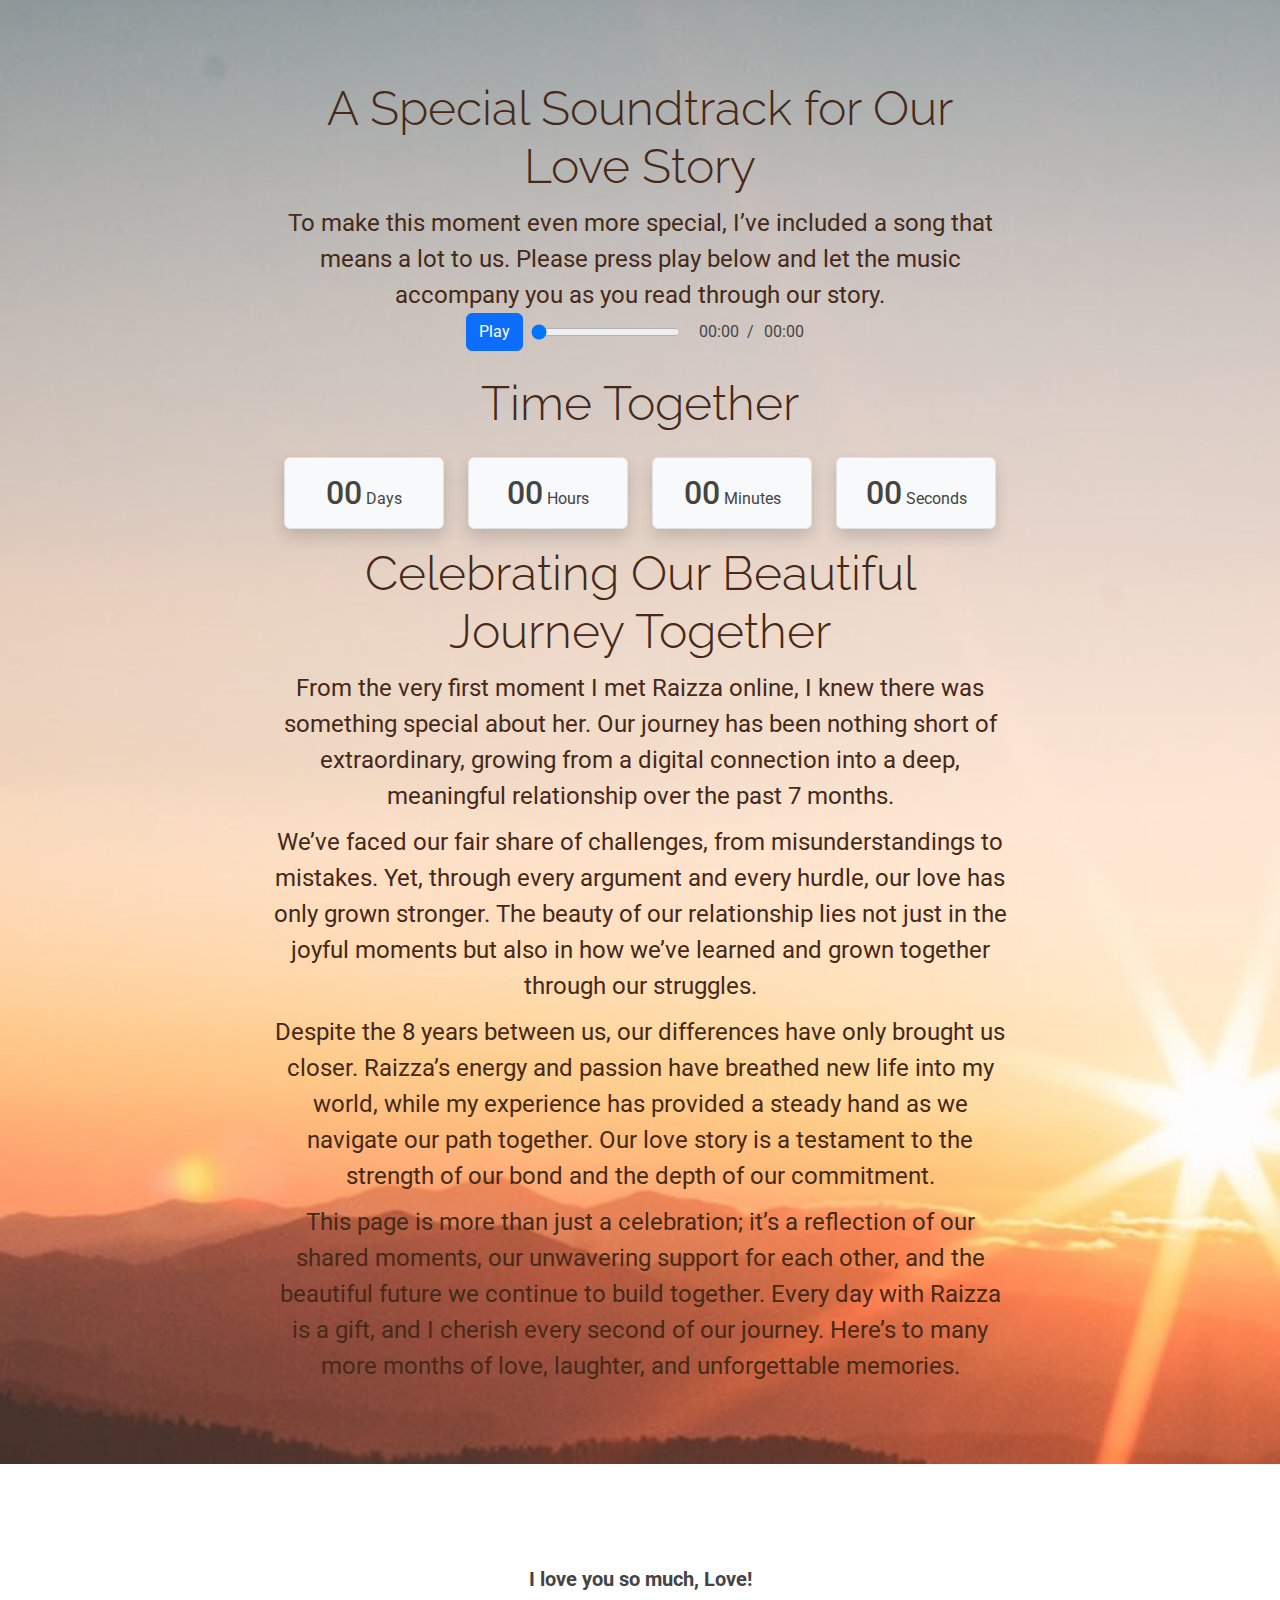
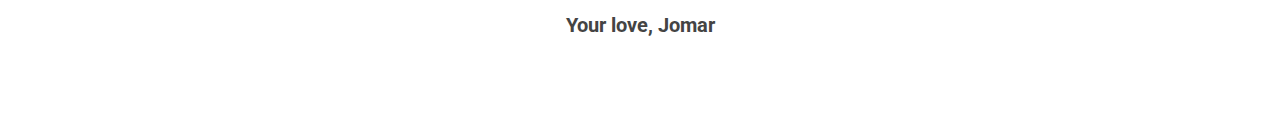
==== index.html @ 742d273e "first commit" ====
<!DOCTYPE html>
<html lang="en">

<head>
  <meta charset="utf-8">
  <meta content="width=device-width, initial-scale=1.0" name="viewport">
  <title>Raizza & Jomar</title>
  <meta name="description" content="">
  <meta name="keywords" content="">


  <!-- Fonts -->
  <link href="https://fonts.googleapis.com" rel="preconnect">
  <link href="https://fonts.gstatic.com" rel="preconnect" crossorigin>
  <link href="https://fonts.googleapis.com/css2?family=Roboto:ital,wght@0,100;0,300;0,400;0,500;0,700;0,900;1,100;1,300;1,400;1,500;1,700;1,900&family=Poppins:ital,wght@0,100;0,200;0,300;0,400;0,500;0,600;0,700;0,800;0,900;1,100;1,200;1,300;1,400;1,500;1,600;1,700;1,800;1,900&family=Raleway:ital,wght@0,100;0,200;0,300;0,400;0,500;0,600;0,700;0,800;0,900;1,100;1,200;1,300;1,400;1,500;1,600;1,700;1,800;1,900&display=swap" rel="stylesheet">

  <!-- Vendor CSS Files -->
  <link href="assets/vendor/bootstrap/css/bootstrap.min.css" rel="stylesheet">
  <link href="assets/vendor/bootstrap-icons/bootstrap-icons.css" rel="stylesheet">
  <link href="assets/vendor/aos/aos.css" rel="stylesheet">

  <!-- Main CSS File -->
  <link href="assets/css/main.css" rel="stylesheet">

  <style>
    /* Custom styles for responsiveness */
    .message-section {
      margin-top: 40px;
      text-align: center;
    }

    .message-section p {
      font-size: 1.25rem;
      font-weight: bold;
    }
  </style>
</head>

<body class="index-page">

  <header id="header" class="header d-flex align-items-center fixed-top">
    <div class="container-fluid position-relative d-flex align-items-center justify-content-between">
      <a href="index.html" class="logo d-flex align-items-center d-none">
        <h1 class="sitename">Siimple</h1>
      </a>
      <nav id="navmenu" class="navmenu d-none">
        <ul></ul>
        <i class="mobile-nav-toggle d-xl-none bi bi-list"></i>
      </nav>
    </div>
  </header>

  <main class="main">

    <!-- Hero Section -->
    <section id="hero" class="hero section">
      <img src="assets/img/hero-bg.jpg" alt="" data-aos="fade-in">
      <div class="container text-center" data-aos="fade-up" data-aos-delay="100">
        <div class="row justify-content-center">
          <div class="col-lg-8">
            <h2 class="lead mb-2">A Special Soundtrack for Our Love Story</h2>
            <div class="text-center mb-4">
              <p>To make this moment even more special, I’ve included a song that means a lot to us. Please press play below and let the music accompany you as you read through our story.</p>
              <audio id="background-music" loop>
                <source src="assets/music/themesong.mp3" type="audio/mp3">
                Your browser does not support the audio element.
              </audio>
              <div id="player-controls" class="d-flex flex-column flex-md-row justify-content-center align-items-center">
                <button id="play-btn" class="btn btn-primary mb-2 mb-md-0">Play</button>
                <button id="mute-btn" class="btn btn-secondary mb-2 mb-md-0 ms-2 d-none">Mute</button>
                <input id="volume-control" type="range" min="0" max="1" step="0.01" value="1" class="mx-2 mb-2 mb-md-0 d-none" style="width: 100px;">
                <input id="progress-bar" type="range" min="0" max="100" value="0" class="mx-2 mb-2 mb-md-0" style="width: 150px;">
                <div class="d-none d-md-flex">
                  <span id="current-time" class="me-2">00:00</span> / <span id="duration">00:00</span>
                </div>
              </div>
            </div>
            <h2 class="text-center mb-4">Time Together</h2>
            <div id="timer" class="container">
              <div class="row text-center">
                <div class="col-6 col-md-3 mb-3">
                  <div class="p-3 border bg-light rounded shadow">
                    <span id="days" class="h2">00</span> Days
                  </div>
                </div>
                <div class="col-6 col-md-3 mb-3">
                  <div class="p-3 border bg-light rounded shadow">
                    <span id="hours" class="h2">00</span> Hours
                  </div>
                </div>
                <div class="col-6 col-md-3 mb-3">
                  <div class="p-3 border bg-light rounded shadow">
                    <span id="minutes" class="h2">00</span> Minutes
                  </div>
                </div>
                <div class="col-6 col-md-3 mb-3">
                  <div class="p-3 border bg-light rounded shadow">
                    <span id="seconds" class="h2">00</span> Seconds
                  </div>
                </div>
              </div>
            </div>
            <h2>Celebrating Our Beautiful Journey Together</h2>
            <p>From the very first moment I met Raizza online, I knew there was something special about her. Our journey has been nothing short of extraordinary, growing from a digital connection into a deep, meaningful relationship over the past 7 months.</p>
            <p>We’ve faced our fair share of challenges, from misunderstandings to mistakes. Yet, through every argument and every hurdle, our love has only grown stronger. The beauty of our relationship lies not just in the joyful moments but also in how we’ve learned and grown together through our struggles.</p>
            <p>Despite the 8 years between us, our differences have only brought us closer. Raizza’s energy and passion have breathed new life into my world, while my experience has provided a steady hand as we navigate our path together. Our love story is a testament to the strength of our bond and the depth of our commitment.</p>
            <p>This page is more than just a celebration; it’s a reflection of our shared moments, our unwavering support for each other, and the beautiful future we continue to build together. Every day with Raizza is a gift, and I cherish every second of our journey. Here’s to many more months of love, laughter, and unforgettable memories.</p>
          </div>
        </div>
      </div>
    </section><!-- /Hero Section -->
 <!-- Message Section -->
 <section class="message-section">
  <p>I love you so much, Love!</p>
  <p>Your love, Jomar</p>
</section><!-- /Message Section -->
  </main>

  <!-- Scroll Top -->
  <a href="#" id="scroll-top" class="scroll-top d-flex align-items-center justify-content-center d-none"><i class="bi bi-arrow-up-short"></i></a>

  <!-- Preloader -->
  <div id="preloader"></div>

  <!-- Vendor JS Files -->
  <script src="assets/vendor/bootstrap/js/bootstrap.bundle.min.js"></script>
  <script src="assets/vendor/php-email-form/validate.js"></script>
  <script src="assets/vendor/aos/aos.js"></script>

  <!-- Main JS File -->
  <script src="assets/js/main.js"></script>
  <script>
    // JavaScript for custom audio player
    const audio = document.getElementById('background-music');
    const playBtn = document.getElementById('play-btn');
    const muteBtn = document.getElementById('mute-btn');
    const volumeControl = document.getElementById('volume-control');
    const progressBar = document.getElementById('progress-bar');
    const currentTime = document.getElementById('current-time');
    const duration = document.getElementById('duration');

    // Update time display
    function formatTime(seconds) {
        const minutes = Math.floor(seconds / 60);
        const secs = Math.floor(seconds % 60);
        return `${minutes}:${secs < 10 ? '0' : ''}${secs}`;
    }

    function updateProgressBar() {
        const value = (audio.currentTime / audio.duration) * 100;
        progressBar.value = value;
        currentTime.textContent = formatTime(audio.currentTime);
        duration.textContent = formatTime(audio.duration);
    }

    // Play/Pause button
    playBtn.addEventListener('click', () => {
      if (audio.paused) {
        audio.play();
        playBtn.textContent = 'Pause';
      } else {
        audio.pause();
        playBtn.textContent = 'Play';
      }
    });

    // Mute button
    muteBtn.addEventListener('click', () => {
      audio.muted = !audio.muted;
      muteBtn.textContent = audio.muted ? 'Unmute' : 'Mute';
    });

    // Volume control
    volumeControl.addEventListener('input', () => {
      audio.volume = volumeControl.value;
    });

    // Progress bar
    audio.addEventListener('timeupdate', updateProgressBar);
    progressBar.addEventListener('input', () => {
      audio.currentTime = (progressBar.value / 100) * audio.duration;
    });
  </script>

</body>

</html>
---- assets/css/main.css ----
/**
* Template Name: Siimple
* Template URL: https://bootstrapmade.com/free-bootstrap-landing-page/
* Updated: Aug 07 2024 with Bootstrap v5.3.3
* Author: BootstrapMade.com
* License: https://bootstrapmade.com/license/
*/

/*--------------------------------------------------------------
# Font & Color Variables
# Help: https://bootstrapmade.com/color-system/
--------------------------------------------------------------*/
/* Fonts */

#audio-container {
  background: #f8f9fa;
  padding: 20px;
  border-radius: 10px;
  box-shadow: 0 4px 8px rgba(0, 0, 0, 0.1);
}

#player-controls {
  align-items: center;
}

#progress-bar, #volume-control {
  width: 100%;
}

#current-time, #duration {
  margin: 0 10px;
}

#theme-song {
  font-size: 1.25rem;
  font-weight: bold;
  color: #333;
}

:root {
  --default-font: "Roboto",  system-ui, -apple-system, "Segoe UI", Roboto, "Helvetica Neue", Arial, "Noto Sans", "Liberation Sans", sans-serif, "Apple Color Emoji", "Segoe UI Emoji", "Segoe UI Symbol", "Noto Color Emoji";
  --heading-font: "Raleway",  sans-serif;
  --nav-font: "Poppins",  sans-serif;
}

/* Global Colors - The following color variables are used throughout the website. Updating them here will change the color scheme of the entire website */
:root { 
  --background-color: #ffffff; /* Background color for the entire website, including individual sections */
  --default-color: #444444; /* Default color used for the majority of the text content across the entire website */
  --heading-color: #462918; /* Color for headings, subheadings and title throughout the website */
  --accent-color: #fd680e; /* Accent color that represents your brand on the website. It's used for buttons, links, and other elements that need to stand out */
  --surface-color: #ffffff; /* The surface color is used as a background of boxed elements within sections, such as cards, icon boxes, or other elements that require a visual separation from the global background. */
  --contrast-color: #ffffff; /* Contrast color for text, ensuring readability against backgrounds of accent, heading, or default colors. */
}

/* Nav Menu Colors - The following color variables are used specifically for the navigation menu. They are separate from the global colors to allow for more customization options */
:root {
  --nav-color: #ffffff;  /* The default color of the main navmenu links */
  --nav-hover-color: #fd680e; /* Applied to main navmenu links when they are hovered over or active */
  --nav-mobile-background-color: #0a0a0a; /* Used as the background color for mobile navigation menu */
  --nav-dropdown-background-color: #3b3b3b; /* Used as the background color for dropdown items that appear when hovering over primary navigation items */
  --nav-dropdown-color: #ffffff; /* Used for navigation links of the dropdown items in the navigation menu. */
  --nav-dropdown-hover-color: #fd680e; /* Similar to --nav-hover-color, this color is applied to dropdown navigation links when they are hovered over. */
}

/* Color Presets - These classes override global colors when applied to any section or element, providing reuse of the sam color scheme. */

.light-background {
  --background-color: #f8f4f2;
  --surface-color: #ffffff;
}

.dark-background {
  --background-color: #6f6f6f;
  --default-color: #ffffff;
  --heading-color: #ffffff;
  --surface-color: #898989;
  --contrast-color: #ffffff;
}

/* Smooth scroll */
:root {
  scroll-behavior: smooth;
}

/*--------------------------------------------------------------
# General Styling & Shared Classes
--------------------------------------------------------------*/
body {
  color: var(--default-color);
  background-color: var(--background-color);
  font-family: var(--default-font);
}

a {
  color: var(--accent-color);
  text-decoration: none;
  transition: 0.3s;
}

a:hover {
  color: color-mix(in srgb, var(--accent-color), transparent 25%);
  text-decoration: none;
}

h1,
h2,
h3,
h4,
h5,
h6 {
  color: var(--heading-color);
  font-family: var(--heading-font);
}

/* PHP Email Form Messages
------------------------------*/
.php-email-form .error-message {
  display: none;
  background: #df1529;
  color: #ffffff;
  text-align: left;
  padding: 15px;
  margin-bottom: 24px;
  font-weight: 600;
}

.php-email-form .sent-message {
  display: none;
  color: #ffffff;
  background: #059652;
  text-align: center;
  padding: 15px;
  margin-bottom: 24px;
  font-weight: 600;
}

.php-email-form .loading {
  display: none;
  background: var(--surface-color);
  text-align: center;
  padding: 15px;
  margin-bottom: 24px;
}

.php-email-form .loading:before {
  content: "";
  display: inline-block;
  border-radius: 50%;
  width: 24px;
  height: 24px;
  margin: 0 10px -6px 0;
  border: 3px solid var(--accent-color);
  border-top-color: var(--surface-color);
  animation: php-email-form-loading 1s linear infinite;
}

@keyframes php-email-form-loading {
  0% {
    transform: rotate(0deg);
  }

  100% {
    transform: rotate(360deg);
  }
}

/*--------------------------------------------------------------
# Global Header
--------------------------------------------------------------*/
.header {
  --background-color: rgba(0, 0, 0, 0);
  --default-color: #ffffff;
  --heading-color: #ffffff;
  color: var(--default-color);
  background-color: var(--background-color);
  padding: 15px 0;
  transition: all 0.5s;
  z-index: 997;
}

.header .logo {
  line-height: 1;
}

.header .logo img {
  max-height: 32px;
  margin-right: 8px;
}

.header .logo h1 {
  font-size: 40px;
  margin: 0;
  font-weight: 300;
  color: var(--heading-color);
}

/* Global Header on Scroll
------------------------------*/
.scrolled .header {
  --background-color: #6f6f6f;
}

/*--------------------------------------------------------------
# Navigation Menu
--------------------------------------------------------------*/
/* Navmenu */
.mobile-nav-toggle {
  color: var(--nav-color);
  position: fixed;
  top: 20px;
  right: 20px;
  font-size: 32px;
  line-height: 0;
  cursor: pointer;
  display: block !important;
  z-index: 998;
  transition: 0.3s;
}

.mobile-nav-toggle:hover {
  color: var(--nav-hover-color);
}

.navmenu {
  position: fixed;
  top: 0;
  bottom: 0;
  right: -300px;
  z-index: 997;
  transition: 0.3s;
  width: 300px;
  overflow: hidden;
}

.navmenu ul {
  display: block;
  list-style: none;
  padding: 10px 0;
  margin: 0;
  overflow-y: auto;
  transition: 0.3s;
  z-index: 998;
}

.navmenu a,
.navmenu a:focus {
  color: var(--nav-dropdown-color);
  padding: 10px 20px;
  font-family: var(--nav-font);
  font-size: 17px;
  font-weight: 500;
  display: flex;
  align-items: center;
  justify-content: space-between;
  white-space: nowrap;
  transition: 0.3s;
}

.navmenu a i,
.navmenu a:focus i {
  font-size: 12px;
  line-height: 0;
  margin-left: 5px;
  width: 30px;
  height: 30px;
  display: flex;
  align-items: center;
  justify-content: center;
  border-radius: 50%;
  transition: 0.3s;
  background-color: color-mix(in srgb, var(--accent-color), transparent 90%);
}

.navmenu a i:hover,
.navmenu a:focus i:hover {
  background-color: var(--accent-color);
  color: var(--contrast-color);
}

.navmenu a:hover,
.navmenu .active,
.navmenu .active:focus {
  color: var(--nav-dropdown-hover-color);
}

.navmenu .active i,
.navmenu .active:focus i {
  background-color: var(--accent-color);
  color: var(--contrast-color);
  transform: rotate(180deg);
}

.navmenu .dropdown ul {
  position: static;
  display: none;
  z-index: 99;
  padding: 10px 0;
  margin: 10px 20px;
  box-shadow: none;
  transition: all 0.5s ease-in-out;
}

.navmenu .dropdown>.dropdown-active {
  display: block;
  background-color: var(--nav-dropdown-background-color);
  border: 1px solid color-mix(in srgb, var(--nav-dropdown-color), transparent 90%);
}

.mobile-nav-active {
  overflow: hidden;
}

.mobile-nav-active .mobile-nav-toggle {
  right: 310px;
  font-size: 36px;
}

.mobile-nav-active .navmenu {
  position: fixed;
  overflow: hidden;
  top: 0;
  bottom: 0;
  right: 0;
  background-color: var(--nav-mobile-background-color);
  transition: 0.3s;
}

/*--------------------------------------------------------------
# Global Footer
--------------------------------------------------------------*/
.footer {
  color: var(--default-color);
  background-color: var(--background-color);
  font-size: 14px;
  text-align: center;
  padding: 30px 0;
  position: relative;
}

.footer h3 {
  font-size: 36px;
  font-weight: 300;
  position: relative;
  padding: 0;
  margin: 0 0 15px 0;
}

.footer p {
  font-size: 15;
  font-style: italic;
  padding: 0;
  margin: 0 0 30px 0;
}

.footer .social-links {
  margin: 0 0 30px 0;
}

.footer .social-links a {
  font-size: 16px;
  display: flex;
  align-items: center;
  justify-content: center;
  background: var(--accent-color);
  color: var(--contrast-color);
  line-height: 1;
  margin: 0 4px;
  border-radius: 50%;
  text-align: center;
  width: 36px;
  height: 36px;
  transition: 0.3s;
}

.footer .social-links a:hover {
  background: color-mix(in srgb, var(--accent-color), transparent 20%);
  text-decoration: none;
}

.footer .copyright {
  padding-top: 25px;
  border-top: 1px solid color-mix(in srgb, var(--default-color), transparent 90%);
}

.footer .credits {
  font-size: 13px;
  padding-top: 5px;
}

/*--------------------------------------------------------------
# Preloader
--------------------------------------------------------------*/
#preloader {
  position: fixed;
  inset: 0;
  z-index: 9999;
  overflow: hidden;
  background-color: var(--background-color);
  transition: all 0.6s ease-out;
}

#preloader:before {
  content: "";
  position: fixed;
  top: calc(50% - 30px);
  left: calc(50% - 30px);
  border: 6px solid var(--accent-color);
  border-top-color: color-mix(in srgb, var(--accent-color), transparent 90%);
  border-radius: 50%;
  width: 60px;
  height: 60px;
  animation: animate-preloader 1s linear infinite;
}

@keyframes animate-preloader {
  0% {
    transform: rotate(0deg);
  }

  100% {
    transform: rotate(360deg);
  }
}

/*--------------------------------------------------------------
# Scroll Top Button
--------------------------------------------------------------*/
.scroll-top {
  position: fixed;
  visibility: hidden;
  opacity: 0;
  right: 15px;
  bottom: -15px;
  z-index: 99999;
  background-color: var(--accent-color);
  width: 44px;
  height: 44px;
  border-radius: 50px;
  transition: all 0.4s;
}

.scroll-top i {
  font-size: 24px;
  color: var(--contrast-color);
  line-height: 0;
}

.scroll-top:hover {
  background-color: color-mix(in srgb, var(--accent-color), transparent 20%);
  color: var(--contrast-color);
}

.scroll-top.active {
  visibility: visible;
  opacity: 1;
  bottom: 15px;
}

/*--------------------------------------------------------------
# Disable aos animation delay on mobile devices
--------------------------------------------------------------*/
@media screen and (max-width: 768px) {
  [data-aos-delay] {
    transition-delay: 0 !important;
  }
}

/*--------------------------------------------------------------
# Global Page Titles & Breadcrumbs
--------------------------------------------------------------*/
.page-title {
  color: var(--default-color);
  background-color: var(--background-color);
  padding: 160px 0 80px 0;
  text-align: center;
  position: relative;
}

.page-title:before {
  content: "";
  background-color: color-mix(in srgb, var(--background-color), transparent 50%);
  position: absolute;
  inset: 0;
}

.page-title h1 {
  font-size: 42px;
  font-weight: 700;
  margin-bottom: 10px;
}

.page-title .breadcrumbs ol {
  display: flex;
  flex-wrap: wrap;
  list-style: none;
  justify-content: center;
  padding: 0;
  margin: 0;
  font-size: 16px;
  font-weight: 400;
}

.page-title .breadcrumbs ol li+li {
  padding-left: 10px;
}

.page-title .breadcrumbs ol li+li::before {
  content: "/";
  display: inline-block;
  padding-right: 10px;
  color: color-mix(in srgb, var(--default-color), transparent 50%);
}

/*--------------------------------------------------------------
# Global Sections
--------------------------------------------------------------*/
section,
.section {
  color: var(--default-color);
  background-color: var(--background-color);
  padding: 60px 0;
  scroll-margin-top: 78px;
  overflow: clip;
}

/*--------------------------------------------------------------
# Global Section Titles
--------------------------------------------------------------*/
.section-title {
  text-align: center;
  padding-bottom: 60px;
  position: relative;
}

.section-title h2 {
  font-size: 32px;
  font-weight: 300;
  margin-bottom: 15px;
}

.section-title p {
  margin-bottom: 0;
}

/*--------------------------------------------------------------
# Hero Section
--------------------------------------------------------------*/
.hero {
  width: 100%;
  min-height: 100vh;
  position: relative;
  padding: 80px 0;
  display: flex;
  align-items: center;
  justify-content: center;
}

.hero img {
  position: absolute;
  inset: 0;
  display: block;
  width: 100%;
  height: 100%;
  object-fit: cover;
  z-index: 1;
}

.hero .container {
  position: relative;
  z-index: 3;
}

.hero h2 {
  margin: 0;
  font-size: 48px;
  font-weight: 300;
}

.hero p {
  margin: 10px 0 0 0;
  font-size: 24px;
  color: var(--heading-color);
}

.hero .btn-get-started {
  color: var(--contrast-color);
  background: var(--accent-color);
  font-weight: 400;
  font-size: 16px;
  letter-spacing: 1px;
  display: inline-block;
  padding: 10px 40px;
  margin: 30px 0 0 0;
  border-radius: 50px;
  transition: 0.3s;
}

.hero .btn-get-started:hover {
  background: color-mix(in srgb, var(--accent-color) 90%, white 15%);
}

@media (max-width: 768px) {
  .hero h2 {
    font-size: 32px;
  }

  .hero p {
    font-size: 18px;
  }
}

/*--------------------------------------------------------------
# About Section
--------------------------------------------------------------*/
.about .content h3 {
  font-size: 1.75rem;
  font-weight: 700;
}

.about .content .fst-italic {
  color: color-mix(in srgb, var(--default-color), var(--contrast-color) 50%);
}

.about .content ul {
  list-style: none;
  padding: 0;
}

.about .content ul li {
  padding: 10px 0 0 0;
  display: flex;
}

.about .content ul i {
  color: var(--accent-color);
  margin-right: 0.5rem;
  line-height: 1.2;
  font-size: 1.25rem;
}

.about .content p:last-child {
  margin-bottom: 0;
}

/*--------------------------------------------------------------
# Why Us Section
--------------------------------------------------------------*/
.why-us .card {
  background-color: var(--surface-color);
  color: var(--default-color);
  box-shadow: 0px 2px 12px rgba(0, 0, 0, 0.1);
  border-radius: 0;
  margin-bottom: 20px;
  border: 0;
  height: 100%;
  position: relative;
}

.why-us .card .img {
  position: relative;
  padding: 0;
}

.why-us .card .icon {
  color: var(--accent-color);
  background-color: color-mix(in srgb, var(--accent-color), white 92%);
  border: 4px solid var(--background-color);
  width: 72px;
  height: 72px;
  text-align: center;
  position: absolute;
  border-radius: 50%;
  left: calc(50% - 32px);
  bottom: -36px;
  display: flex;
  align-items: center;
  justify-content: center;
  font-size: 28px;
  line-height: 0;
  transition: 0.3s;
}

.why-us .card:hover .icon {
  background-color: var(--accent-color);
  color: var(--contrast-color);
}

.why-us .card h2 {
  text-align: center;
  font-weight: 700;
  font-size: 24px;
  padding: 0;
  margin: 50px 0 12px 0;
}

.why-us .card h2 a {
  color: var(--heading-color);
}

.why-us .card h2 a:hover {
  color: var(--accent-color);
}

.why-us .card p {
  font-size: 14px;
  line-height: 24px;
  margin-bottom: 0;
  padding: 0 30px 30px 30px;
}

/*--------------------------------------------------------------
# Services Section
--------------------------------------------------------------*/
.services .service-item {
  background-color: var(--surface-color);
  box-shadow: 0px 5px 90px 0px rgba(0, 0, 0, 0.1);
  padding: 60px 30px;
  transition: all ease-in-out 0.3s;
  border-radius: 18px;
  border-bottom: 5px solid var(--surface-color);
  height: 100%;
}

.services .service-item .icon {
  color: var(--contrast-color);
  background: var(--accent-color);
  margin: 0;
  width: 64px;
  height: 64px;
  border-radius: 50px;
  display: flex;
  align-items: center;
  justify-content: center;
  margin-bottom: 20px;
  font-size: 28px;
  transition: ease-in-out 0.3s;
}

.services .service-item h3 {
  font-weight: 700;
  margin: 10px 0 15px 0;
  font-size: 22px;
  transition: ease-in-out 0.3s;
}

.services .service-item p {
  line-height: 24px;
  font-size: 14px;
  margin-bottom: 0;
}

@media (min-width: 1365px) {
  .services .service-item:hover {
    transform: translateY(-10px);
    border-color: var(--accent-color);
  }

  .services .service-item:hover h3 {
    color: var(--accent-color);
  }
}

/*--------------------------------------------------------------
# Contact Section
--------------------------------------------------------------*/
.contact .info-item i {
  font-size: 20px;
  color: var(--accent-color);
  font-size: 36px;
  display: flex;
  justify-content: center;
  align-items: center;
  border-radius: 4px;
  transition: all 0.3s ease-in-out;
}

.contact .info-item h3 {
  font-size: 24px;
  font-weight: 700;
  margin: 20px 0;
}

.contact .info-item p {
  padding: 0;
  margin-bottom: 0;
  font-size: 14px;
}

@media (min-width: 992px) {
  .contact .info-item.info-item-borders {
    border-left: 1px solid color-mix(in srgb, var(--default-color), transparent 85%);
    border-right: 1px solid color-mix(in srgb, var(--default-color), transparent 85%);
  }
}

.contact .php-email-form {
  box-shadow: 0px 0px 20px rgba(0, 0, 0, 0.1);
  padding: 30px;
  margin-top: 30px;
}

@media (max-width: 575px) {
  .contact .php-email-form {
    padding: 20px;
  }
}

.contact .php-email-form input[type=text],
.contact .php-email-form input[type=email],
.contact .php-email-form textarea {
  font-size: 14px;
  padding: 10px 15px;
  box-shadow: none;
  border-radius: 0;
  color: var(--default-color);
  background-color: color-mix(in srgb, var(--background-color), transparent 50%);
  border-color: color-mix(in srgb, var(--default-color), transparent 80%);
}

.contact .php-email-form input[type=text]:focus,
.contact .php-email-form input[type=email]:focus,
.contact .php-email-form textarea:focus {
  border-color: var(--accent-color);
}

.contact .php-email-form input[type=text]::placeholder,
.contact .php-email-form input[type=email]::placeholder,
.contact .php-email-form textarea::placeholder {
  color: color-mix(in srgb, var(--default-color), transparent 70%);
}

.contact .php-email-form button[type=submit] {
  color: var(--contrast-color);
  background: var(--accent-color);
  border: 0;
  padding: 10px 30px;
  transition: 0.4s;
  border-radius: 50px;
}

.contact .php-email-form button[type=submit]:hover {
  background: color-mix(in srgb, var(--accent-color), transparent 20%);
}

/*--------------------------------------------------------------
# Service Details Section
--------------------------------------------------------------*/
.service-details .services-list {
  background-color: var(--surface-color);
  padding: 10px 30px;
  border: 1px solid color-mix(in srgb, var(--default-color), transparent 90%);
  margin-bottom: 20px;
}

.service-details .services-list a {
  display: block;
  line-height: 1;
  padding: 8px 0 8px 15px;
  border-left: 3px solid color-mix(in srgb, var(--default-color), transparent 70%);
  margin: 20px 0;
  color: color-mix(in srgb, var(--default-color), transparent 20%);
  transition: 0.3s;
}

.service-details .services-list a.active {
  color: var(--heading-color);
  font-weight: 700;
  border-color: var(--accent-color);
}

.service-details .services-list a:hover {
  border-color: var(--accent-color);
}

.service-details .services-img {
  margin-bottom: 20px;
}

.service-details h3 {
  font-size: 26px;
  font-weight: 700;
}

.service-details h4 {
  font-size: 20px;
  font-weight: 700;
}

.service-details p {
  font-size: 15px;
}

.service-details ul {
  list-style: none;
  padding: 0;
  font-size: 15px;
}

.service-details ul li {
  padding: 5px 0;
  display: flex;
  align-items: center;
}

.service-details ul i {
  font-size: 20px;
  margin-right: 8px;
  color: var(--accent-color);
}

/*--------------------------------------------------------------
# Starter Section Section
--------------------------------------------------------------*/
.starter-section {
  /* Add your styles here */
}
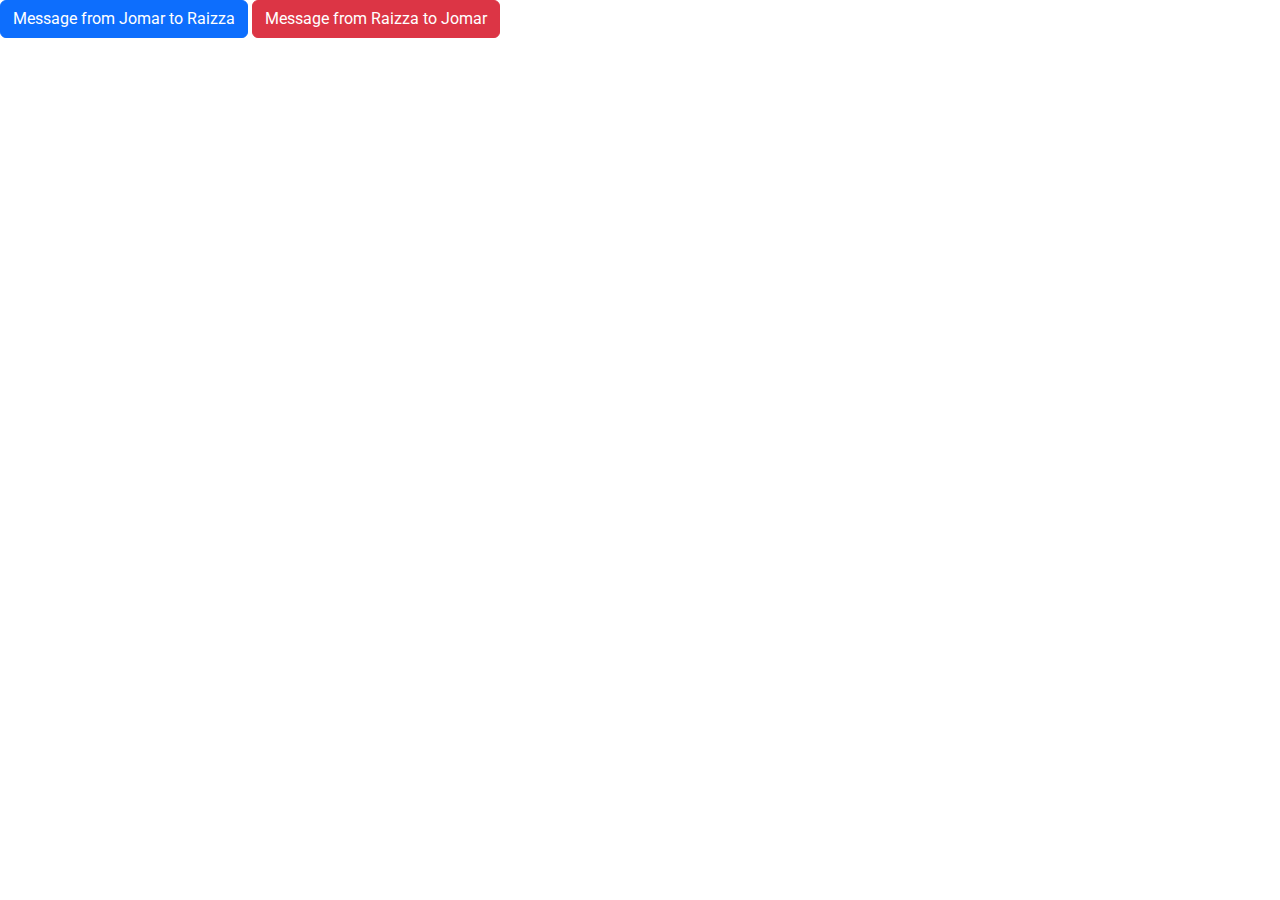
==== commit 7fdd1e55: "New commit" ====
--- a/index.html
+++ b/index.html
@@ -1,14 +1,10 @@
 <!DOCTYPE html>
 <html lang="en">
-
 <head>
-  <meta charset="utf-8">
-  <meta content="width=device-width, initial-scale=1.0" name="viewport">
-  <title>Raizza & Jomar</title>
-  <meta name="description" content="">
-  <meta name="keywords" content="">
-
-
+  <meta charset="UTF-8">
+  <meta name="viewport" content="width=device-width, initial-scale=1.0">
+  <title>Document</title>
+  
   <!-- Fonts -->
   <link href="https://fonts.googleapis.com" rel="preconnect">
   <link href="https://fonts.gstatic.com" rel="preconnect" crossorigin>
@@ -22,166 +18,9 @@
   <!-- Main CSS File -->
   <link href="assets/css/main.css" rel="stylesheet">
 
-  <style>
-    /* Custom styles for responsiveness */
-    .message-section {
-      margin-top: 40px;
-      text-align: center;
-    }
-
-    .message-section p {
-      font-size: 1.25rem;
-      font-weight: bold;
-    }
-  </style>
 </head>
-
-<body class="index-page">
-
-  <header id="header" class="header d-flex align-items-center fixed-top">
-    <div class="container-fluid position-relative d-flex align-items-center justify-content-between">
-      <a href="index.html" class="logo d-flex align-items-center d-none">
-        <h1 class="sitename">Siimple</h1>
-      </a>
-      <nav id="navmenu" class="navmenu d-none">
-        <ul></ul>
-        <i class="mobile-nav-toggle d-xl-none bi bi-list"></i>
-      </nav>
-    </div>
-  </header>
-
-  <main class="main">
-
-    <!-- Hero Section -->
-    <section id="hero" class="hero section">
-      <img src="assets/img/hero-bg.jpg" alt="" data-aos="fade-in">
-      <div class="container text-center" data-aos="fade-up" data-aos-delay="100">
-        <div class="row justify-content-center">
-          <div class="col-lg-8">
-            <h2 class="lead mb-2">A Special Soundtrack for Our Love Story</h2>
-            <div class="text-center mb-4">
-              <p>To make this moment even more special, I’ve included a song that means a lot to us. Please press play below and let the music accompany you as you read through our story.</p>
-              <audio id="background-music" loop>
-                <source src="assets/music/themesong.mp3" type="audio/mp3">
-                Your browser does not support the audio element.
-              </audio>
-              <div id="player-controls" class="d-flex flex-column flex-md-row justify-content-center align-items-center">
-                <button id="play-btn" class="btn btn-primary mb-2 mb-md-0">Play</button>
-                <button id="mute-btn" class="btn btn-secondary mb-2 mb-md-0 ms-2 d-none">Mute</button>
-                <input id="volume-control" type="range" min="0" max="1" step="0.01" value="1" class="mx-2 mb-2 mb-md-0 d-none" style="width: 100px;">
-                <input id="progress-bar" type="range" min="0" max="100" value="0" class="mx-2 mb-2 mb-md-0" style="width: 150px;">
-                <div class="d-none d-md-flex">
-                  <span id="current-time" class="me-2">00:00</span> / <span id="duration">00:00</span>
-                </div>
-              </div>
-            </div>
-            <h2 class="text-center mb-4">Time Together</h2>
-            <div id="timer" class="container">
-              <div class="row text-center">
-                <div class="col-6 col-md-3 mb-3">
-                  <div class="p-3 border bg-light rounded shadow">
-                    <span id="days" class="h2">00</span> Days
-                  </div>
-                </div>
-                <div class="col-6 col-md-3 mb-3">
-                  <div class="p-3 border bg-light rounded shadow">
-                    <span id="hours" class="h2">00</span> Hours
-                  </div>
-                </div>
-                <div class="col-6 col-md-3 mb-3">
-                  <div class="p-3 border bg-light rounded shadow">
-                    <span id="minutes" class="h2">00</span> Minutes
-                  </div>
-                </div>
-                <div class="col-6 col-md-3 mb-3">
-                  <div class="p-3 border bg-light rounded shadow">
-                    <span id="seconds" class="h2">00</span> Seconds
-                  </div>
-                </div>
-              </div>
-            </div>
-            <h2>Celebrating Our Beautiful Journey Together</h2>
-            <p>From the very first moment I met Raizza online, I knew there was something special about her. Our journey has been nothing short of extraordinary, growing from a digital connection into a deep, meaningful relationship over the past 7 months.</p>
-            <p>We’ve faced our fair share of challenges, from misunderstandings to mistakes. Yet, through every argument and every hurdle, our love has only grown stronger. The beauty of our relationship lies not just in the joyful moments but also in how we’ve learned and grown together through our struggles.</p>
-            <p>Despite the 8 years between us, our differences have only brought us closer. Raizza’s energy and passion have breathed new life into my world, while my experience has provided a steady hand as we navigate our path together. Our love story is a testament to the strength of our bond and the depth of our commitment.</p>
-            <p>This page is more than just a celebration; it’s a reflection of our shared moments, our unwavering support for each other, and the beautiful future we continue to build together. Every day with Raizza is a gift, and I cherish every second of our journey. Here’s to many more months of love, laughter, and unforgettable memories.</p>
-          </div>
-        </div>
-      </div>
-    </section><!-- /Hero Section -->
- <!-- Message Section -->
- <section class="message-section">
-  <p>I love you so much, Love!</p>
-  <p>Your love, Jomar</p>
-</section><!-- /Message Section -->
-  </main>
-
-  <!-- Scroll Top -->
-  <a href="#" id="scroll-top" class="scroll-top d-flex align-items-center justify-content-center d-none"><i class="bi bi-arrow-up-short"></i></a>
-
-  <!-- Preloader -->
-  <div id="preloader"></div>
-
-  <!-- Vendor JS Files -->
-  <script src="assets/vendor/bootstrap/js/bootstrap.bundle.min.js"></script>
-  <script src="assets/vendor/php-email-form/validate.js"></script>
-  <script src="assets/vendor/aos/aos.js"></script>
-
-  <!-- Main JS File -->
-  <script src="assets/js/main.js"></script>
-  <script>
-    // JavaScript for custom audio player
-    const audio = document.getElementById('background-music');
-    const playBtn = document.getElementById('play-btn');
-    const muteBtn = document.getElementById('mute-btn');
-    const volumeControl = document.getElementById('volume-control');
-    const progressBar = document.getElementById('progress-bar');
-    const currentTime = document.getElementById('current-time');
-    const duration = document.getElementById('duration');
-
-    // Update time display
-    function formatTime(seconds) {
-        const minutes = Math.floor(seconds / 60);
-        const secs = Math.floor(seconds % 60);
-        return `${minutes}:${secs < 10 ? '0' : ''}${secs}`;
-    }
-
-    function updateProgressBar() {
-        const value = (audio.currentTime / audio.duration) * 100;
-        progressBar.value = value;
-        currentTime.textContent = formatTime(audio.currentTime);
-        duration.textContent = formatTime(audio.duration);
-    }
-
-    // Play/Pause button
-    playBtn.addEventListener('click', () => {
-      if (audio.paused) {
-        audio.play();
-        playBtn.textContent = 'Pause';
-      } else {
-        audio.pause();
-        playBtn.textContent = 'Play';
-      }
-    });
-
-    // Mute button
-    muteBtn.addEventListener('click', () => {
-      audio.muted = !audio.muted;
-      muteBtn.textContent = audio.muted ? 'Unmute' : 'Mute';
-    });
-
-    // Volume control
-    volumeControl.addEventListener('input', () => {
-      audio.volume = volumeControl.value;
-    });
-
-    // Progress bar
-    audio.addEventListener('timeupdate', updateProgressBar);
-    progressBar.addEventListener('input', () => {
-      audio.currentTime = (progressBar.value / 100) * audio.duration;
-    });
-  </script>
-
+<body>
+  <a href="./jomar-pov.html" target="_blank" rel="noopener noreferrer" class="btn btn-primary">Message from Jomar to Raizza</a>
+  <a href="./raizza-pov.html" target="_blank" rel="noopener noreferrer" class="btn btn-danger">Message from Raizza to Jomar</a>
 </body>
-
-</html>
+</html>